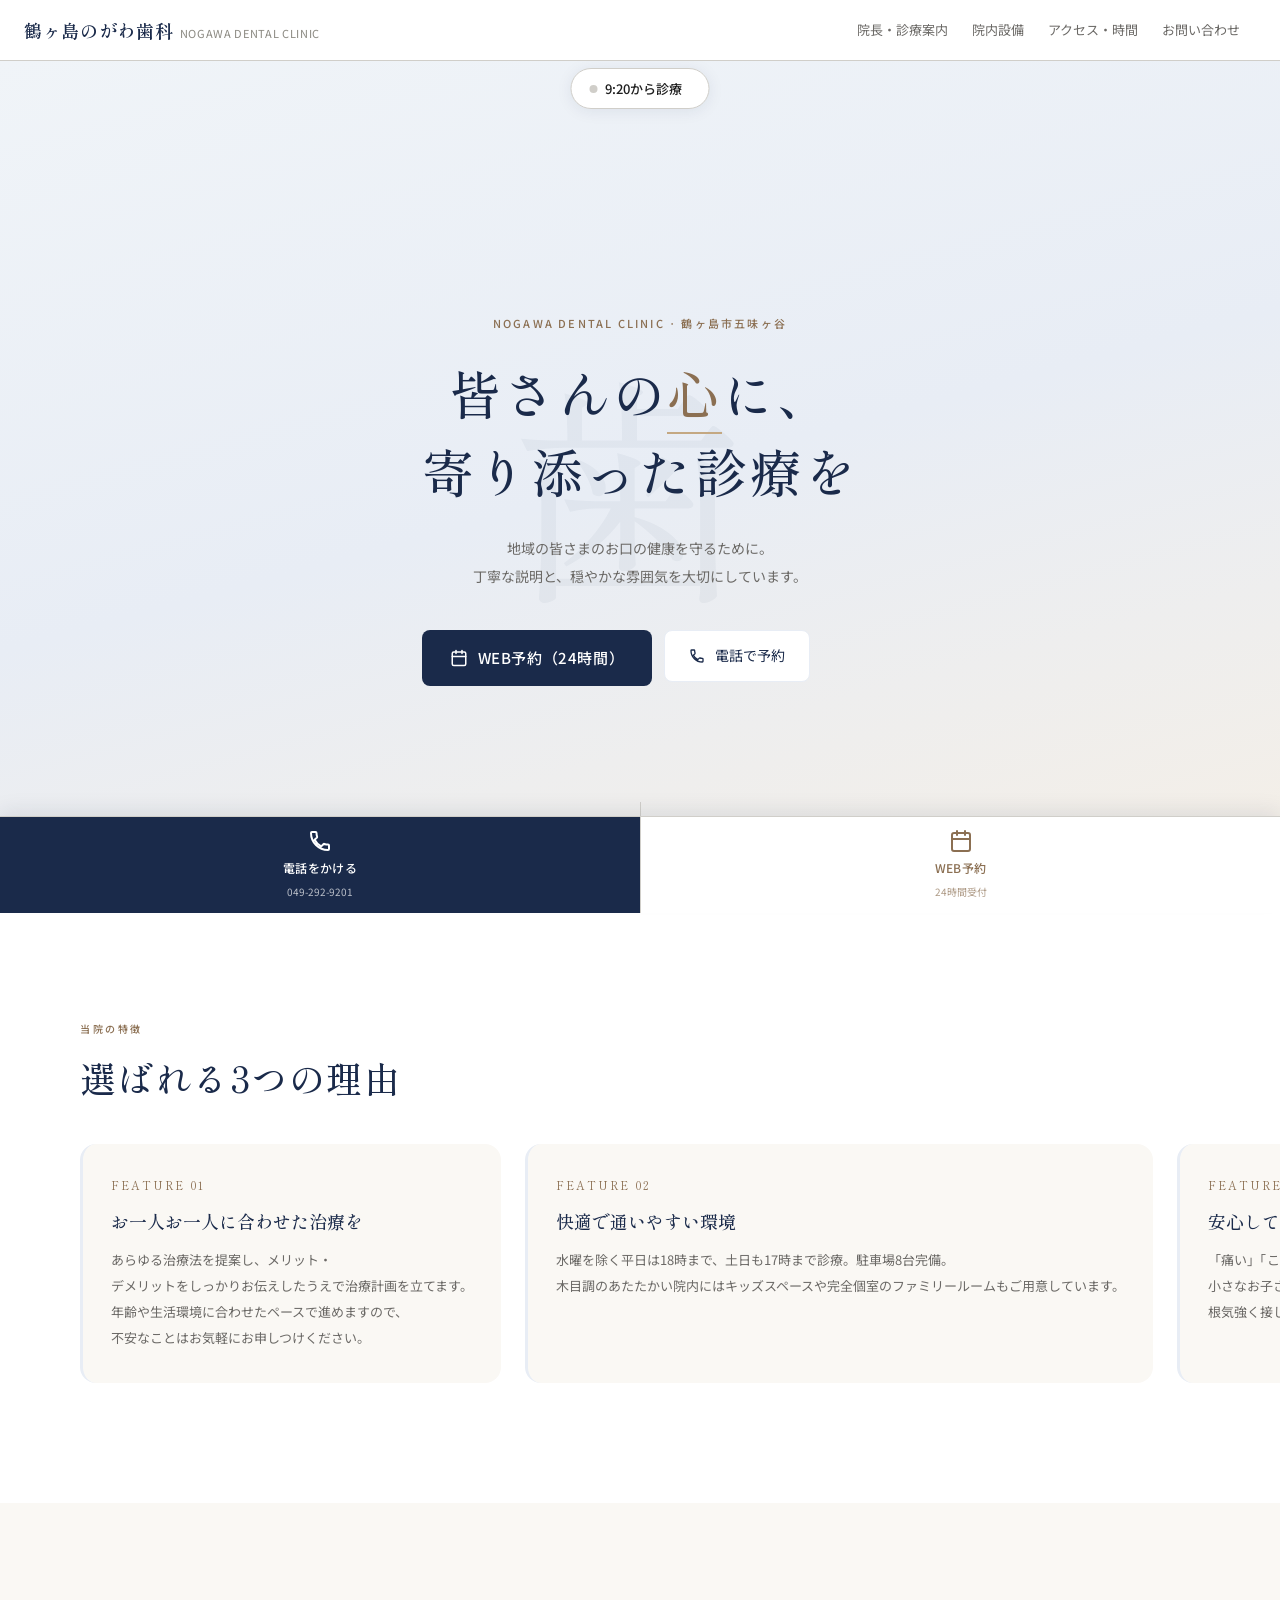
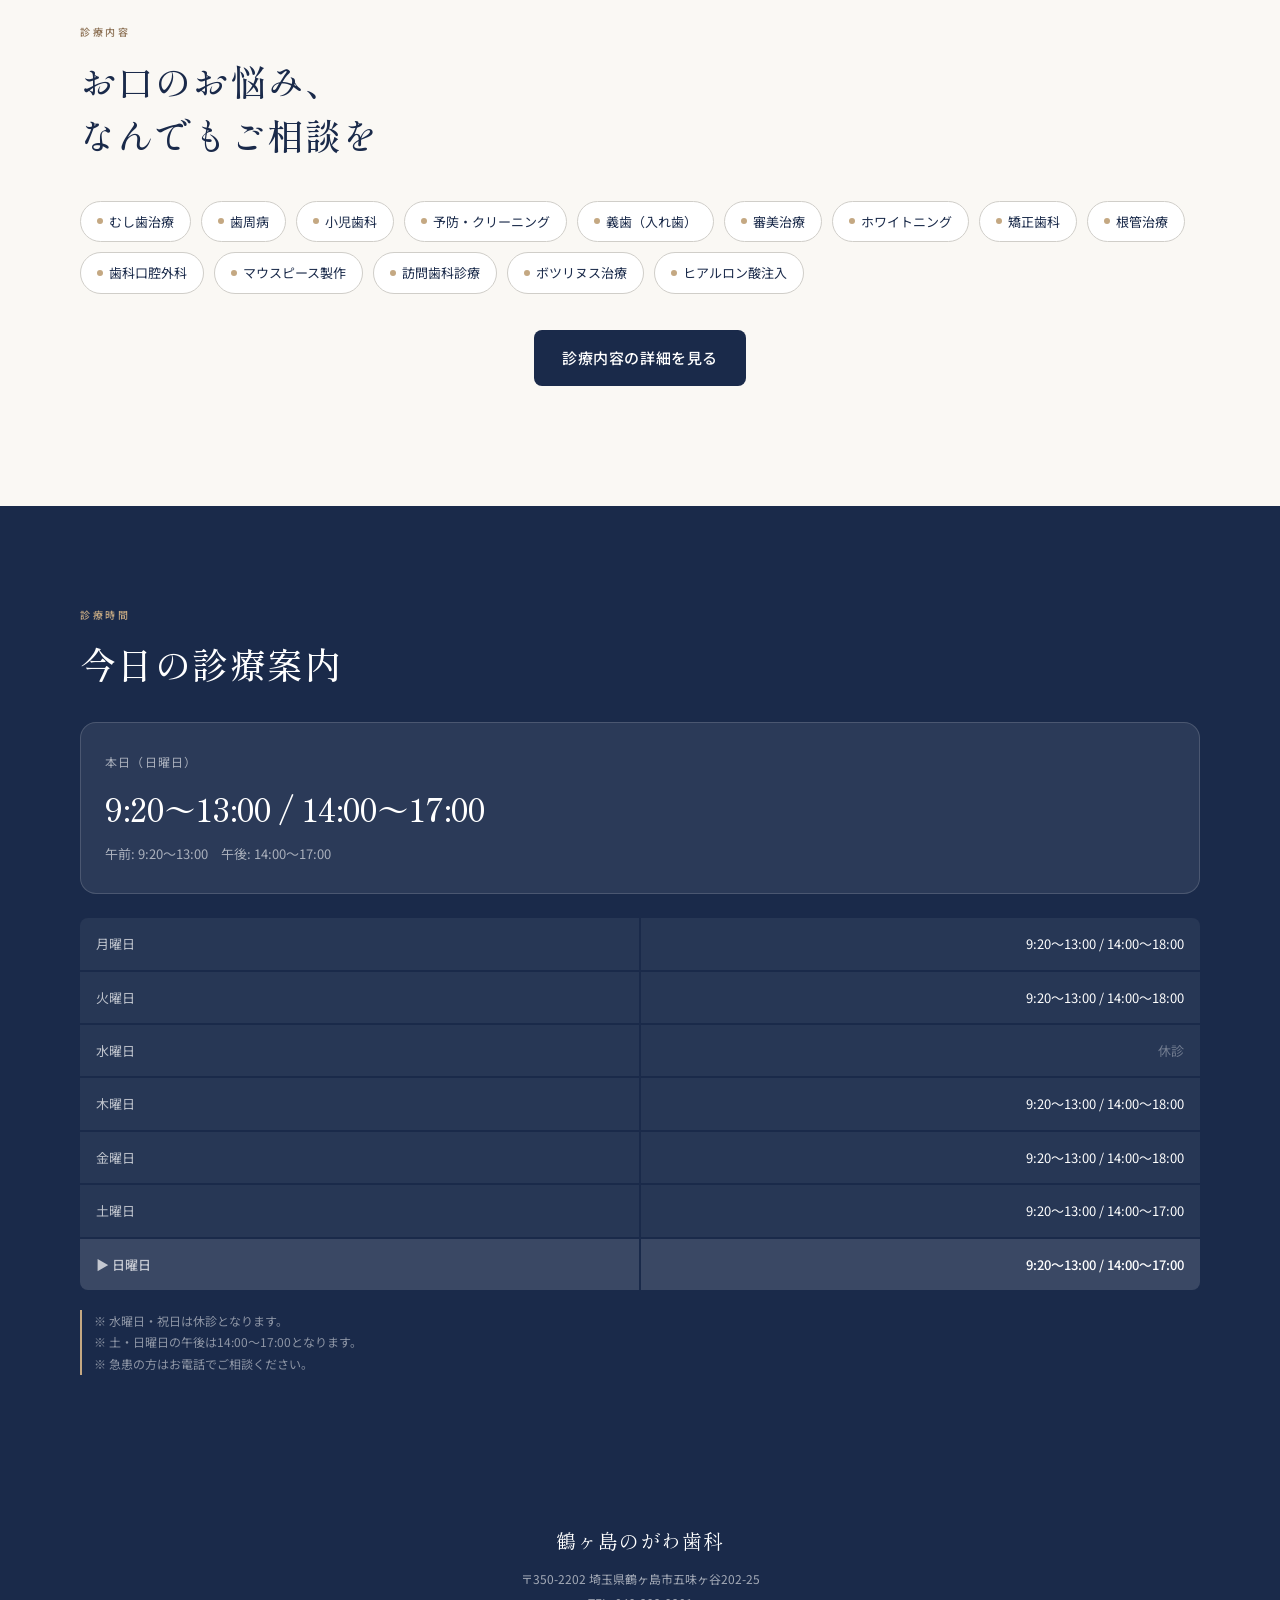
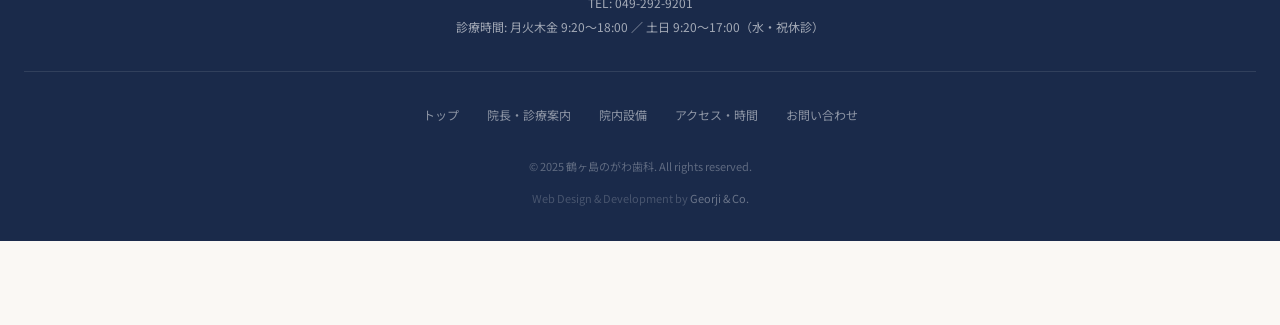
==== index.html @ 41b7ee16 "Add files via upload" ====
<!DOCTYPE html>
<html lang="ja">
<head>
<meta charset="UTF-8">
<meta name="viewport" content="width=device-width, initial-scale=1.0">
<title>鶴ヶ島のがわ歯科 | 鶴ヶ島市五味ヶ谷の歯医者・歯科</title>
<meta name="description" content="埼玉県鶴ヶ島市五味ヶ谷の歯科医院。むし歯・歯周病・小児歯科・予防・矯正・訪問歯科など幅広く対応。土日も診療、駐車場8台完備。WEB予約24時間受付。">
<meta name="keywords" content="歯科,歯医者,鶴ヶ島市,五味ヶ谷,のがわ歯科,小児歯科,予防歯科,矯正">
<link rel="canonical" href="https://nogawashika-demo.georji-and-co.github.io/">
<meta property="og:title" content="鶴ヶ島のがわ歯科 | 鶴ヶ島市五味ヶ谷の歯医者・歯科">
<meta property="og:description" content="鶴ヶ島市五味ヶ谷の歯科医院。土日も診療、駐車場8台完備。WEB予約24時間受付。">
<meta property="og:type" content="website">
<link rel="preconnect" href="https://fonts.googleapis.com">
<link rel="preconnect" href="https://fonts.gstatic.com" crossorigin>
<link href="https://fonts.googleapis.com/css2?family=Shippori+Mincho:wght@400;500;600&family=Noto+Sans+JP:wght@300;400;500&display=swap" rel="stylesheet">
<link rel="stylesheet" href="style.css">
<style>
/* ─── HERO ─── */
.hero {
  margin-top: var(--header-h);
  min-height: calc(100svh - var(--header-h));
  display: grid;
  place-items: center;
  position: relative;
  background: linear-gradient(165deg, #f0f4f8 0%, #e8edf5 50%, #f5efe6 100%);
  overflow: hidden;
  padding: 120px 24px 80px;
}
.hero-bg-text {
  position: absolute;
  top: 50%; left: 50%;
  transform: translate(-50%, -50%);
  font-family: var(--font-serif);
  font-size: clamp(80px, 30vw, 240px);
  color: rgba(26,42,74,0.04);
  white-space: nowrap;
  pointer-events: none;
  letter-spacing: 0.1em;
  line-height: 1;
}
.hero-inner { position: relative; max-width: 600px; text-align: center; }
.hero-eyebrow {
  font-size: 11px;
  letter-spacing: 0.2em;
  color: var(--wood);
  text-transform: uppercase;
  margin-bottom: 20px;
  font-weight: 500;
}
.hero-title {
  font-family: var(--font-serif);
  font-size: clamp(28px, 8vw, 52px);
  font-weight: 500;
  color: var(--navy);
  line-height: 1.5;
  margin-bottom: 24px;
  letter-spacing: 0.05em;
}
.hero-title em {
  font-style: normal;
  color: var(--wood);
  border-bottom: 2px solid var(--wood-light);
  padding-bottom: 2px;
}
.hero-lead {
  font-size: 14px;
  color: var(--text-muted);
  line-height: 2;
  margin-bottom: 40px;
}
.hero-actions {
  display: flex;
  flex-direction: column;
  gap: 12px;
  max-width: 320px;
  margin: 0 auto;
}
.hero-scroll {
  position: absolute;
  bottom: 32px; left: 50%;
  transform: translateX(-50%);
  display: flex;
  flex-direction: column;
  align-items: center;
  gap: 8px;
  color: var(--gray-500);
  font-size: 10px;
  letter-spacing: 0.15em;
  text-transform: uppercase;
}
.hero-scroll-line {
  width: 1px; height: 40px;
  background: var(--gray-300);
  animation: scroll-line 1.8s ease-in-out infinite;
}
@keyframes scroll-line {
  0% { transform: scaleY(0); transform-origin: top; }
  50% { transform: scaleY(1); transform-origin: top; }
  51% { transform-origin: bottom; }
  100% { transform: scaleY(0); transform-origin: bottom; }
}

/* ─── FEATURES ─── */
.features-section { background: var(--warm-white); }
.features-grid { display: grid; grid-template-columns: 1fr; gap: 24px; }
.feature-card {
  background: var(--cream);
  border-radius: var(--radius-lg);
  padding: 32px 28px;
  border-left: 3px solid var(--navy-pale);
}
.feature-number {
  font-family: var(--font-serif);
  font-size: 11px;
  letter-spacing: 0.2em;
  color: var(--wood);
  margin-bottom: 12px;
}
.feature-title {
  font-family: var(--font-serif);
  font-size: 18px;
  color: var(--navy);
  font-weight: 500;
  margin-bottom: 12px;
  line-height: 1.5;
}
.feature-text { font-size: 13px; color: var(--text-muted); line-height: 2; }

/* ─── SERVICES PREVIEW ─── */
.services-preview { background: var(--cream); }
.services-tags {
  display: flex;
  flex-wrap: wrap;
  gap: 10px;
  margin-bottom: 36px;
}
.service-tag {
  display: inline-flex;
  align-items: center;
  gap: 6px;
  background: var(--warm-white);
  border: 1px solid var(--gray-300);
  border-radius: 24px;
  padding: 8px 16px;
  font-size: 13px;
  color: var(--navy);
}
.service-tag-dot {
  width: 6px; height: 6px;
  border-radius: 50%;
  background: var(--wood-light);
  flex-shrink: 0;
}
.services-cta-wrap { text-align: center; }

/* ─── HOURS (top) ─── */
.hours-section {
  background: var(--navy);
  color: white;
  padding: 60px 24px;
}
.hours-section .section-label { color: var(--wood-light); }
.hours-section .section-title { color: white; margin-bottom: 32px; }
.today-card {
  background: rgba(255,255,255,0.08);
  border: 1px solid rgba(255,255,255,0.15);
  border-radius: var(--radius-lg);
  padding: 28px 24px;
  margin-bottom: 24px;
}
.today-label { font-size: 12px; color: rgba(255,255,255,0.6); margin-bottom: 8px; letter-spacing: 0.1em; }
.today-time { font-family: var(--font-serif); font-size: 32px; color: white; font-weight: 500; margin-bottom: 4px; }
.today-note { font-size: 13px; color: rgba(255,255,255,0.6); }
.hours-grid { display: grid; grid-template-columns: 1fr 1fr; gap: 2px; border-radius: var(--radius-md); overflow: hidden; }
.hours-row { display: contents; }
.hours-day, .hours-time { background: rgba(255,255,255,0.06); padding: 14px 16px; font-size: 13px; }
.hours-day { color: rgba(255,255,255,0.7); }
.hours-time { color: white; text-align: right; }
.hours-row.highlight .hours-day,
.hours-row.highlight .hours-time { background: rgba(255,255,255,0.14); font-weight: 500; }
.hours-row.closed .hours-time { color: rgba(255,255,255,0.35); }
.holiday-note {
  margin-top: 20px;
  font-size: 12px;
  color: rgba(255,255,255,0.5);
  border-left: 2px solid var(--wood-light);
  padding-left: 12px;
  line-height: 1.8;
}

@media (min-width: 768px) {
  .features-grid { grid-template-columns: 1fr 1fr 1fr; }
  .hero-actions { flex-direction: row; max-width: 480px; }
  .hours-section { padding: 80px 48px; }
}
@media (min-width: 1024px) {
  .hours-section { padding: 100px max(48px, calc(50vw - 560px)); }
}
</style>
</head>
<body>

<!-- HEADER -->
<header class="site-header">
  <div class="header-top">
    <a href="index.html" class="logo">
      <span class="logo-main">鶴ヶ島のがわ歯科</span>
      <span class="logo-sub">NOGAWA DENTAL CLINIC</span>
    </a>
    <nav class="header-nav">
      <a href="clinic.html">院長・診療案内</a>
      <a href="facility.html">院内設備</a>
      <a href="access.html">アクセス・時間</a>
      <a href="contact.html">お問い合わせ</a>
    </nav>
  </div>
  <nav class="bottom-nav">
    <a href="clinic.html">
      <svg viewBox="0 0 24 24"><path d="M20 21v-2a4 4 0 00-4-4H8a4 4 0 00-4 4v2"/><circle cx="12" cy="7" r="4"/></svg>
      院長
    </a>
    <a href="clinic.html#services">
      <svg viewBox="0 0 24 24"><path d="M22 12h-4l-3 9L9 3l-3 9H2"/></svg>
      診療
    </a>
    <a href="access.html">
      <svg viewBox="0 0 24 24"><circle cx="12" cy="12" r="10"/><polyline points="12 6 12 12 16 14"/></svg>
      時間
    </a>
    <a href="facility.html">
      <svg viewBox="0 0 24 24"><rect x="3" y="3" width="7" height="7"/><rect x="14" y="3" width="7" height="7"/><rect x="14" y="14" width="7" height="7"/><rect x="3" y="14" width="7" height="7"/></svg>
      設備
    </a>
    <a href="access.html">
      <svg viewBox="0 0 24 24"><path d="M21 10c0 7-9 13-9 13s-9-6-9-13a9 9 0 0118 0z"/><circle cx="12" cy="10" r="3"/></svg>
      アクセス
    </a>
    <a href="contact.html">
      <svg viewBox="0 0 24 24"><path d="M4 4h16c1.1 0 2 .9 2 2v12c0 1.1-.9 2-2 2H4c-1.1 0-2-.9-2-2V6c0-1.1.9-2 2-2z"/><polyline points="22,6 12,13 2,6"/></svg>
      お問合せ
    </a>
  </nav>
</header>

<!-- STATUS CHIP -->
<div class="status-chip">
  <div class="status-dot" id="statusDot"></div>
  <span class="status-text" id="statusText">診療中</span>
  <span class="status-time" id="statusTime"></span>
</div>

<!-- HERO -->
<section class="hero">
  <div class="hero-bg-text" aria-hidden="true">歯</div>
  <div class="hero-inner">
    <p class="hero-eyebrow">Nogawa Dental Clinic · 鶴ヶ島市五味ヶ谷</p>
    <h1 class="hero-title">皆さんの<em>心</em>に、<br>寄り添った診療を</h1>
    <p class="hero-lead">
      地域の皆さまのお口の健康を守るために。<br>
      丁寧な説明と、穏やかな雰囲気を大切にしています。
    </p>
    <div class="hero-actions">
      <a href="https://www.v-apo.net/nogawashika/login" target="_blank" rel="noopener" class="btn-primary">
        <svg width="18" height="18" viewBox="0 0 24 24" fill="none" stroke="currentColor" stroke-width="2" stroke-linecap="round" stroke-linejoin="round"><rect x="3" y="4" width="18" height="18" rx="2" ry="2"/><line x1="16" y1="2" x2="16" y2="6"/><line x1="8" y1="2" x2="8" y2="6"/><line x1="3" y1="10" x2="21" y2="10"/></svg>
        WEB予約（24時間）
      </a>
      <a href="tel:049-292-9201" class="btn-secondary">
        <svg width="16" height="16" viewBox="0 0 24 24" fill="none" stroke="currentColor" stroke-width="2" stroke-linecap="round" stroke-linejoin="round"><path d="M6.6 10.8c1.4 2.8 3.8 5.1 6.6 6.6l2.2-2.2c.3-.3.7-.4 1-.2 1.1.4 2.3.6 3.6.6.6 0 1 .4 1 1V20c0 .6-.4 1-1 1C10.6 21 3 13.4 3 4c0-.6.4-1 1-1h3.5c.6 0 1 .4 1 1 0 1.3.2 2.5.6 3.6.1.3 0 .7-.2 1L6.6 10.8z"/></svg>
        電話で予約
      </a>
    </div>
  </div>
  <div class="hero-scroll" aria-hidden="true">
    <div class="hero-scroll-line"></div>
    <span>scroll</span>
  </div>
</section>

<!-- FEATURES -->
<section class="features-section section fade-in">
  <div class="section-label">当院の特徴</div>
  <h2 class="section-title">選ばれる3つの理由</h2>
  <div class="features-grid">
    <div class="feature-card">
      <div class="feature-number">FEATURE 01</div>
      <div class="feature-title">お一人お一人に合わせた治療を</div>
      <p class="feature-text">あらゆる治療法を提案し、メリット・デメリットをしっかりお伝えしたうえで治療計画を立てます。年齢や生活環境に合わせたペースで進めますので、不安なことはお気軽にお申しつけください。</p>
    </div>
    <div class="feature-card">
      <div class="feature-number">FEATURE 02</div>
      <div class="feature-title">快適で通いやすい環境</div>
      <p class="feature-text">水曜を除く平日は18時まで、土日も17時まで診療。駐車場8台完備。木目調のあたたかい院内にはキッズスペースや完全個室のファミリールームもご用意しています。</p>
    </div>
    <div class="feature-card">
      <div class="feature-number">FEATURE 03</div>
      <div class="feature-title">安心して治療を受けていただくために</div>
      <p class="feature-text">「痛い」「こわい」とお感じの方も多いかと思います。小さなお子さんにも十分なコミュニケーションをとりながら、根気強く接してまいります。</p>
    </div>
  </div>
</section>

<!-- SERVICES PREVIEW -->
<section class="services-preview section fade-in">
  <div class="section-label">診療内容</div>
  <h2 class="section-title">お口のお悩み、<br>なんでもご相談を</h2>
  <div class="services-tags">
    <span class="service-tag"><span class="service-tag-dot"></span>むし歯治療</span>
    <span class="service-tag"><span class="service-tag-dot"></span>歯周病</span>
    <span class="service-tag"><span class="service-tag-dot"></span>小児歯科</span>
    <span class="service-tag"><span class="service-tag-dot"></span>予防・クリーニング</span>
    <span class="service-tag"><span class="service-tag-dot"></span>義歯（入れ歯）</span>
    <span class="service-tag"><span class="service-tag-dot"></span>審美治療</span>
    <span class="service-tag"><span class="service-tag-dot"></span>ホワイトニング</span>
    <span class="service-tag"><span class="service-tag-dot"></span>矯正歯科</span>
    <span class="service-tag"><span class="service-tag-dot"></span>根管治療</span>
    <span class="service-tag"><span class="service-tag-dot"></span>歯科口腔外科</span>
    <span class="service-tag"><span class="service-tag-dot"></span>マウスピース製作</span>
    <span class="service-tag"><span class="service-tag-dot"></span>訪問歯科診療</span>
    <span class="service-tag"><span class="service-tag-dot"></span>ボツリヌス治療</span>
    <span class="service-tag"><span class="service-tag-dot"></span>ヒアルロン酸注入</span>
  </div>
  <div class="services-cta-wrap">
    <a href="clinic.html#services" class="btn-primary">診療内容の詳細を見る</a>
  </div>
</section>

<!-- HOURS -->
<section class="hours-section fade-in">
  <div class="section-label">診療時間</div>
  <h2 class="section-title">今日の診療案内</h2>
  <div class="today-card">
    <div class="today-label">本日（<span id="todayLabel"></span>）</div>
    <div class="today-time" id="todayHours">——</div>
    <div class="today-note" id="todayStatus"></div>
  </div>
  <div class="hours-grid" id="hoursGrid"></div>
  <p class="holiday-note">
    ※ 水曜日・祝日は休診となります。<br>
    ※ 土・日曜日の午後は14:00〜17:00となります。<br>
    ※ 急患の方はお電話でご相談ください。
  </p>
</section>

<!-- FOOTER -->
<footer class="site-footer">
  <div class="footer-logo">鶴ヶ島のがわ歯科</div>
  <div class="footer-address">
    〒350-2202 埼玉県鶴ヶ島市五味ヶ谷202-25<br>
    TEL: 049-292-9201<br>
    診療時間: 月火木金 9:20〜18:00 ／ 土日 9:20〜17:00（水・祝休診）
  </div>
  <nav class="footer-nav">
    <a href="index.html">トップ</a>
    <a href="clinic.html">院長・診療案内</a>
    <a href="facility.html">院内設備</a>
    <a href="access.html">アクセス・時間</a>
    <a href="contact.html">お問い合わせ</a>
  </nav>
  <div class="footer-copy">© 2025 鶴ヶ島のがわ歯科. All rights reserved.</div>
  <div class="footer-credit">Web Design &amp; Development by <a href="https://georji-and-co.github.io/" target="_blank">Georji &amp; Co.</a></div>
</footer>

<!-- STICKY CTA BAR -->
<div class="sticky-bar">
  <a href="tel:049-292-9201" class="sticky-btn sticky-btn-call">
    <div class="sticky-btn-icon">
      <svg viewBox="0 0 24 24" fill="none" stroke="currentColor" stroke-width="2" stroke-linecap="round" stroke-linejoin="round">
        <path d="M6.6 10.8c1.4 2.8 3.8 5.1 6.6 6.6l2.2-2.2c.3-.3.7-.4 1-.2 1.1.4 2.3.6 3.6.6.6 0 1 .4 1 1V20c0 .6-.4 1-1 1C10.6 21 3 13.4 3 4c0-.6.4-1 1-1h3.5c.6 0 1 .4 1 1 0 1.3.2 2.5.6 3.6.1.3 0 .7-.2 1L6.6 10.8z"/>
      </svg>
    </div>
    <span class="sticky-btn-label">電話をかける</span>
    <span class="sticky-btn-sub">049-292-9201</span>
  </a>
  <a href="https://www.v-apo.net/nogawashika/login" target="_blank" rel="noopener" class="sticky-btn sticky-btn-web">
    <div class="sticky-btn-icon">
      <svg viewBox="0 0 24 24" fill="none" stroke="currentColor" stroke-width="2" stroke-linecap="round" stroke-linejoin="round"><rect x="3" y="4" width="18" height="18" rx="2" ry="2"/><line x1="16" y1="2" x2="16" y2="6"/><line x1="8" y1="2" x2="8" y2="6"/><line x1="3" y1="10" x2="21" y2="10"/></svg>
    </div>
    <span class="sticky-btn-label">WEB予約</span>
    <span class="sticky-btn-sub">24時間受付</span>
  </a>
</div>

<script src="common.js"></script>
<script>
initStatus();
renderTodayHours('todayLabel','todayHours','todayStatus');
renderHoursGrid('hoursGrid');
initFadeIn();
</script>
</body>
</html>
---- style.css ----
/* ═══════════════════════════════════════
   鶴ヶ島のがわ歯科 — 共通スタイル
   Georji & Co.
═══════════════════════════════════════ */

*, *::before, *::after {
  box-sizing: border-box;
  margin: 0;
  padding: 0;
  word-break: keep-all;
  overflow-wrap: break-word;
}

:root {
  --navy: #1a2a4a;
  --navy-light: #2d4070;
  --navy-pale: #e8edf5;
  --cream: #faf8f4;
  --warm-white: #ffffff;
  --wood: #8b6f52;
  --wood-light: #c4a882;
  --wood-pale: #f5efe6;
  --gray-100: #f4f4f2;
  --gray-300: #d0cec9;
  --gray-500: #8a8880;
  --gray-700: #4a4845;
  --text-main: #1e1e1e;
  --text-muted: #6b6966;
  --font-serif: 'Shippori Mincho', serif;
  --font-sans: 'Noto Sans JP', sans-serif;
  --radius-sm: 4px;
  --radius-md: 8px;
  --radius-lg: 16px;
  --shadow-soft: 0 2px 16px rgba(26,42,74,0.08);
  --shadow-card: 0 4px 32px rgba(26,42,74,0.12);
  --sticky-bar-h: 84px;
  --header-h: 104px;
}

html { scroll-behavior: smooth; }

body {
  font-family: var(--font-sans);
  background: var(--cream);
  color: var(--text-main);
  font-size: 15px;
  line-height: 1.8;
  padding-bottom: var(--sticky-bar-h);
}

img { display: block; width: 100%; }
a { text-decoration: none; color: inherit; }
ul { list-style: none; }

/* ─── HEADER ─── */
.site-header {
  position: fixed;
  top: 0; left: 0; right: 0;
  z-index: 100;
  background: rgba(255,255,255,0.95);
  backdrop-filter: blur(12px);
  border-bottom: 1px solid var(--gray-300);
}
.header-top {
  height: 60px;
  display: flex;
  align-items: center;
  justify-content: space-between;
  padding: 0 20px;
}
.logo {
  display: flex;
  align-items: baseline;
  gap: 6px;
}
.logo-main {
  font-family: var(--font-serif);
  font-size: 18px;
  font-weight: 600;
  color: var(--navy);
  letter-spacing: 0.04em;
}
.logo-sub {
  font-size: 11px;
  color: var(--gray-500);
  letter-spacing: 0.06em;
}

/* ─── DESKTOP INLINE NAV ─── */
.header-nav { display: none; }

/* ─── MOBILE BOTTOM NAV ─── */
.bottom-nav {
  display: grid;
  grid-template-columns: repeat(6, 1fr);
  border-top: 1px solid var(--gray-300);
  background: white;
}
.bottom-nav a {
  display: flex;
  flex-direction: column;
  align-items: center;
  justify-content: center;
  gap: 3px;
  padding: 8px 2px;
  font-size: 9px;
  color: var(--text-muted);
  letter-spacing: 0.02em;
  border-right: 1px solid var(--gray-100);
  min-height: 44px;
  transition: color 0.15s, background 0.15s;
}
.bottom-nav a:last-child { border-right: none; }
.bottom-nav a:active,
.bottom-nav a.active { color: var(--navy); background: var(--navy-pale); }
.bottom-nav svg {
  width: 16px; height: 16px;
  stroke: currentColor;
  fill: none;
  stroke-width: 1.8;
  stroke-linecap: round;
  stroke-linejoin: round;
}

/* ─── STATUS CHIP ─── */
.status-chip {
  position: fixed;
  top: calc(var(--header-h) + 8px);
  left: 50%;
  transform: translateX(-50%);
  z-index: 80;
  display: flex;
  align-items: center;
  gap: 8px;
  background: white;
  border: 1px solid var(--gray-300);
  border-radius: 24px;
  padding: 8px 18px;
  box-shadow: var(--shadow-soft);
  font-size: 13px;
  white-space: nowrap;
}
.status-dot {
  width: 8px; height: 8px;
  border-radius: 50%;
  background: #4caf50;
  flex-shrink: 0;
  animation: pulse-dot 2s ease-in-out infinite;
}
.status-dot.closed { background: var(--gray-300); animation: none; }
@keyframes pulse-dot {
  0%, 100% { opacity: 1; }
  50% { opacity: 0.4; }
}
.status-text { color: var(--text-main); font-weight: 500; }
.status-time { color: var(--text-muted); }

/* ─── PAGE HERO (inner pages) ─── */
.page-hero {
  margin-top: var(--header-h);
  background: linear-gradient(165deg, #f0f4f8 0%, #e8edf5 60%, #f5efe6 100%);
  padding: 60px 24px 48px;
  text-align: center;
}
.page-hero-eyebrow {
  font-size: 11px;
  letter-spacing: 0.2em;
  color: var(--wood);
  text-transform: uppercase;
  margin-bottom: 12px;
  font-weight: 500;
}
.page-hero-title {
  font-family: var(--font-serif);
  font-size: clamp(24px, 6vw, 40px);
  font-weight: 500;
  color: var(--navy);
  letter-spacing: 0.05em;
  line-height: 1.4;
}

/* ─── BREADCRUMB ─── */
.breadcrumb {
  display: flex;
  align-items: center;
  gap: 8px;
  padding: 12px 24px;
  font-size: 12px;
  color: var(--text-muted);
  background: var(--warm-white);
  border-bottom: 1px solid var(--gray-100);
}
.breadcrumb a { color: var(--text-muted); }
.breadcrumb a:hover { color: var(--navy); }
.breadcrumb-sep { color: var(--gray-300); }
.breadcrumb-current { color: var(--navy); }

/* ─── SECTION BASE ─── */
.section { padding: 80px 24px; }
.section-label {
  font-size: 10px;
  letter-spacing: 0.25em;
  text-transform: uppercase;
  color: var(--wood);
  margin-bottom: 12px;
  font-weight: 500;
}
.section-title {
  font-family: var(--font-serif);
  font-size: clamp(22px, 5vw, 36px);
  font-weight: 500;
  color: var(--navy);
  line-height: 1.5;
  letter-spacing: 0.04em;
  margin-bottom: 40px;
}

/* ─── BUTTONS ─── */
.btn-primary {
  display: inline-flex;
  align-items: center;
  justify-content: center;
  gap: 10px;
  background: var(--navy);
  color: white;
  height: 56px;
  padding: 0 28px;
  border-radius: var(--radius-md);
  font-size: 15px;
  font-weight: 500;
  letter-spacing: 0.04em;
  transition: background 0.2s, transform 0.1s;
}
.btn-primary:active { transform: scale(0.98); }
.btn-secondary {
  display: inline-flex;
  align-items: center;
  justify-content: center;
  gap: 10px;
  background: white;
  color: var(--navy);
  border: 1px solid var(--navy-pale);
  height: 52px;
  padding: 0 24px;
  border-radius: var(--radius-md);
  font-size: 14px;
  font-weight: 400;
}

/* ─── FOOTER ─── */
.site-footer {
  background: var(--navy);
  color: rgba(255,255,255,0.6);
  padding: 48px 24px 32px;
  text-align: center;
}
.footer-logo {
  font-family: var(--font-serif);
  font-size: 20px;
  color: white;
  margin-bottom: 8px;
  letter-spacing: 0.05em;
}
.footer-address { font-size: 12px; line-height: 2; margin-bottom: 32px; }
.footer-nav {
  display: flex;
  flex-wrap: wrap;
  justify-content: center;
  border-top: 1px solid rgba(255,255,255,0.1);
  padding-top: 24px;
  margin-bottom: 24px;
}
.footer-nav a {
  color: rgba(255,255,255,0.5);
  font-size: 12px;
  padding: 8px 14px;
  transition: color 0.2s;
}
.footer-nav a:hover { color: white; }
.footer-copy { font-size: 11px; color: rgba(255,255,255,0.3); }
.footer-credit { margin-top: 12px; font-size: 11px; color: rgba(255,255,255,0.2); }
.footer-credit a { color: rgba(255,255,255,0.35); }

/* ─── STICKY CTA BAR ─── */
.sticky-bar {
  position: fixed;
  bottom: 0; left: 0; right: 0;
  height: var(--sticky-bar-h);
  background: white;
  border-top: 1px solid var(--gray-300);
  display: grid;
  grid-template-columns: 1fr 1fr;
  z-index: 200;
  box-shadow: 0 -4px 20px rgba(26,42,74,0.1);
}
.sticky-btn {
  display: flex;
  flex-direction: column;
  align-items: center;
  justify-content: center;
  gap: 4px;
  height: 100%;
  padding: 12px 4px;
  border: none;
  cursor: pointer;
  font-family: var(--font-sans);
  transition: background 0.15s;
  -webkit-tap-highlight-color: transparent;
}
.sticky-btn:active { opacity: 0.8; }
.sticky-btn-call { background: var(--navy); color: white; }
.sticky-btn-web {
  background: var(--warm-white);
  color: var(--wood);
  border-left: 1px solid var(--gray-300);
}
.sticky-btn-icon {
  width: 24px; height: 24px;
  flex-shrink: 0;
  display: flex;
  align-items: center;
  justify-content: center;
}
.sticky-btn-icon svg { width: 24px; height: 24px; display: block; overflow: visible; }
.sticky-btn-label { font-size: 12px; font-weight: 500; letter-spacing: 0.03em; }
.sticky-btn-sub { font-size: 10px; opacity: 0.7; }

/* ─── ANIMATIONS ─── */
.fade-in {
  opacity: 0;
  transform: translateY(20px);
  transition: opacity 0.7s ease, transform 0.7s ease;
}
.fade-in.visible { opacity: 1; transform: none; }

/* ─── DESKTOP ─── */
@media (min-width: 768px) {
  :root { --header-h: 60px; }
  body { font-size: 16px; }
  .bottom-nav { display: none; }
  .header-nav {
    display: flex;
    align-items: center;
    padding: 0 4px;
  }
  .header-nav a {
    font-size: 13px;
    color: var(--text-muted);
    padding: 6px 12px;
    border-radius: var(--radius-sm);
    white-space: nowrap;
    transition: color 0.15s, background 0.15s;
  }
  .header-nav a:hover,
  .header-nav a.active { color: var(--navy); background: var(--navy-pale); }
  .header-top { padding: 0 24px; }
  .section { padding: 100px 48px; }
  .page-hero { padding: 80px 48px 64px; }
  .breadcrumb { padding: 12px 48px; }
}

@media (min-width: 1024px) {
  .section { padding: 120px max(48px, calc(50vw - 560px)); }
  .page-hero { padding: 100px max(48px, calc(50vw - 560px)) 80px; text-align: left; }
  .breadcrumb { padding: 12px max(48px, calc(50vw - 560px)); }
}
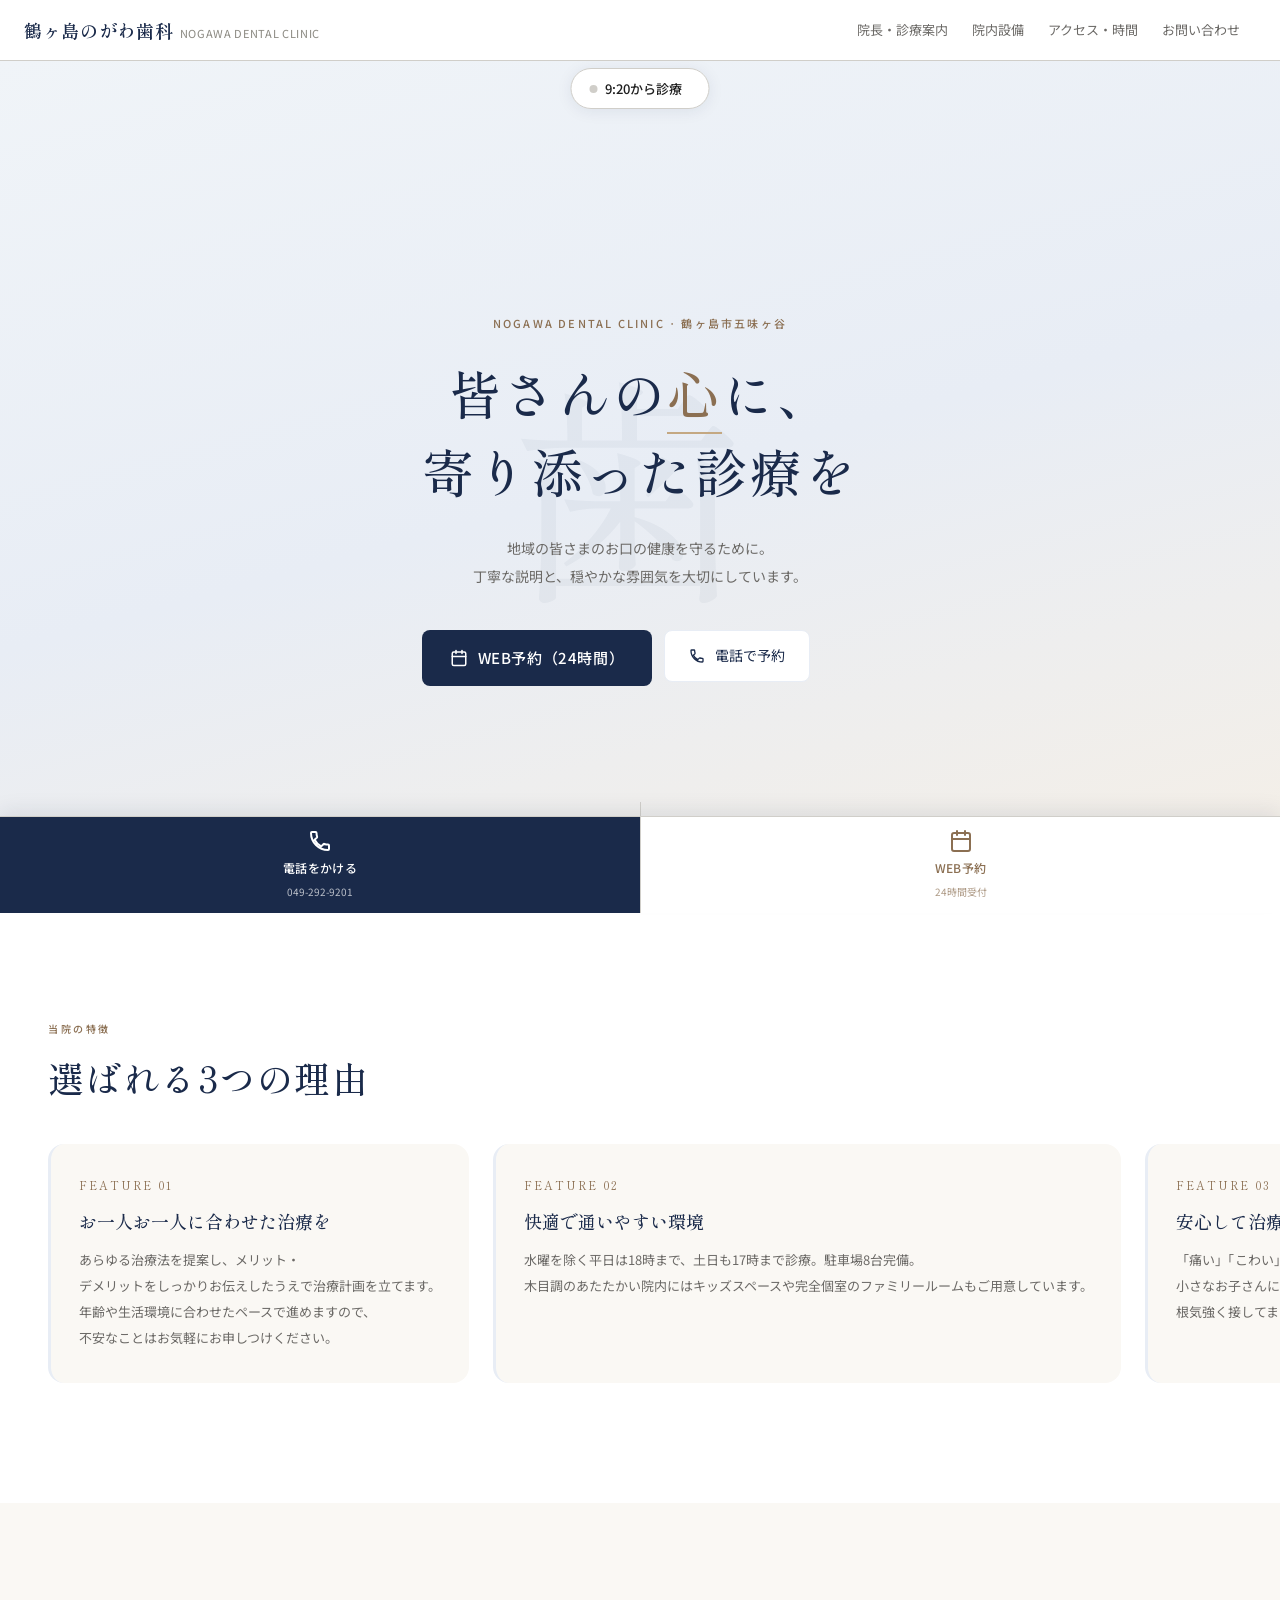
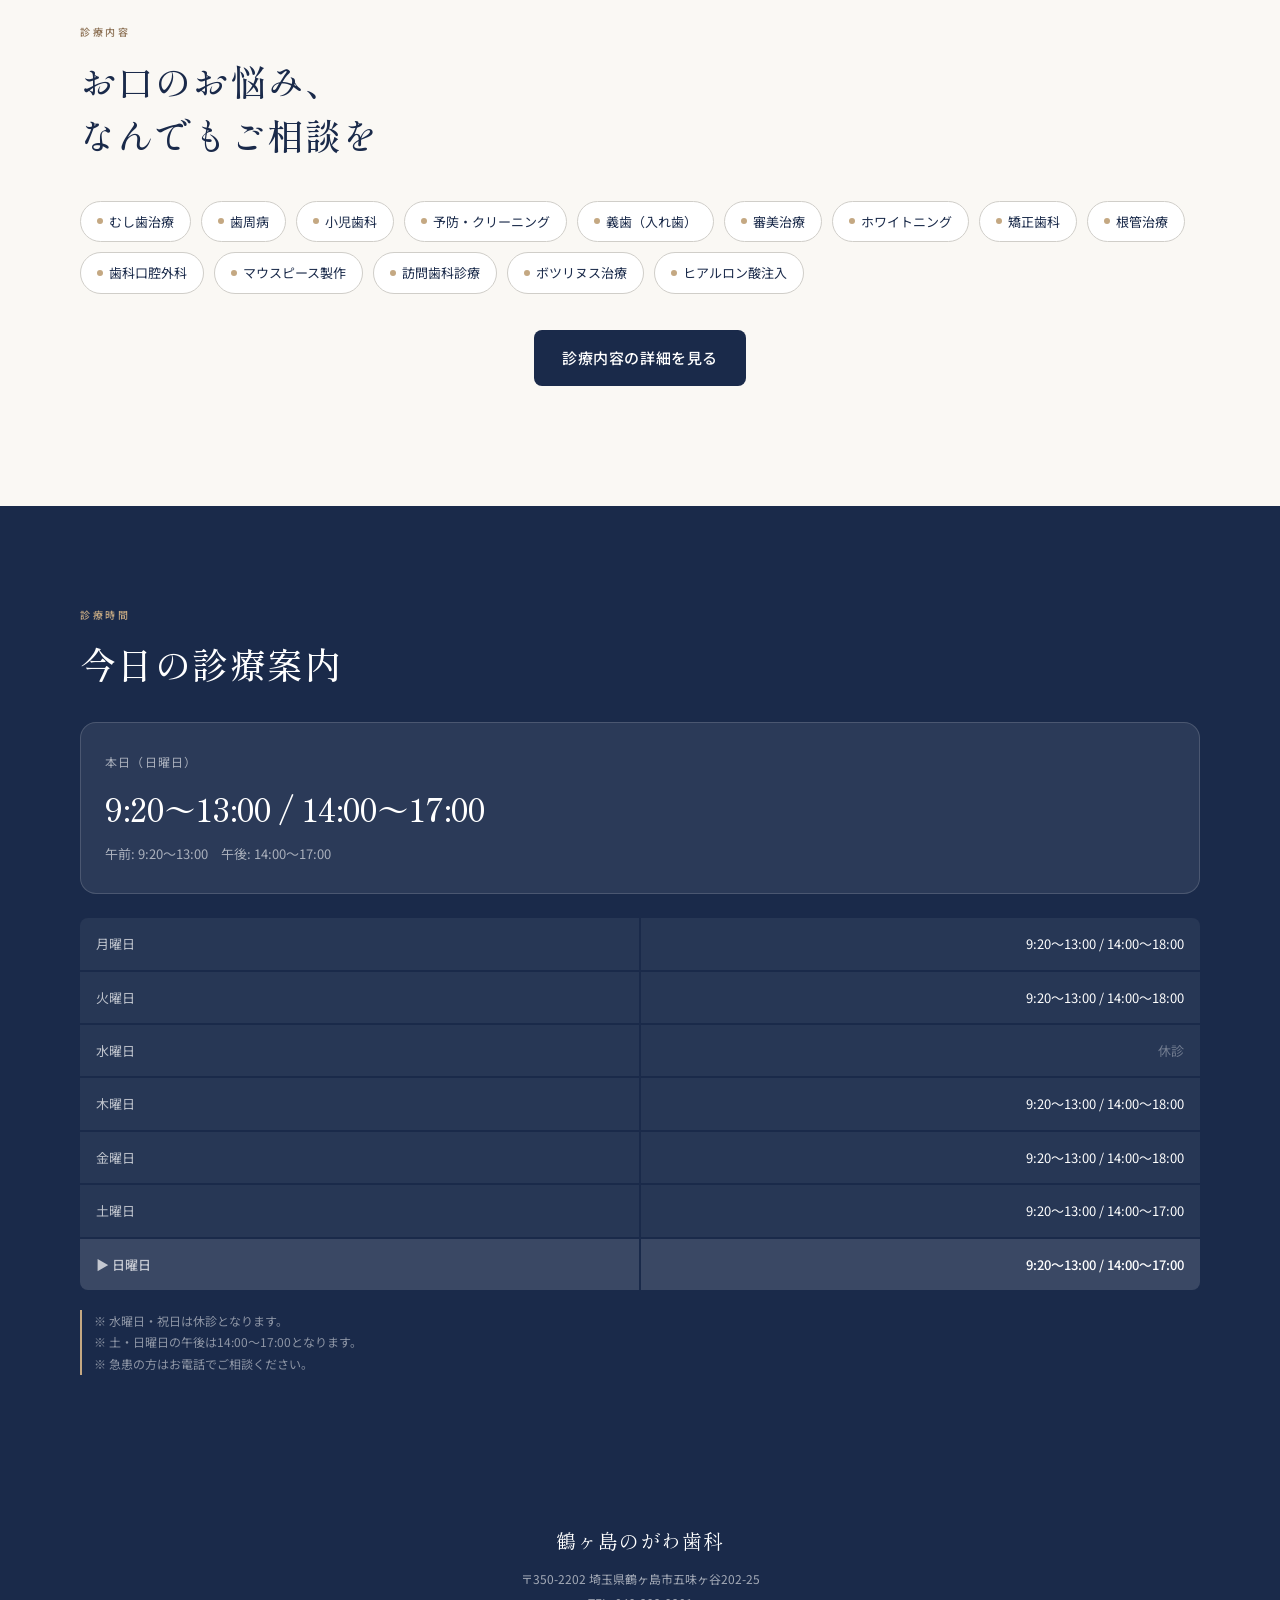
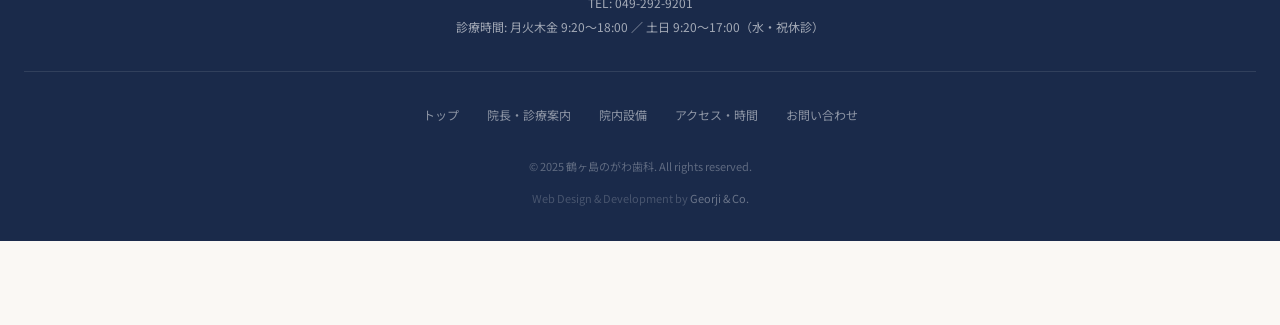
==== commit 2d96b380: "Add files via upload" ====
--- a/index.html
+++ b/index.html
@@ -101,7 +101,10 @@
 }
 
 /* ─── FEATURES ─── */
-.features-section { background: var(--warm-white); }
+.features-section {
+  background: var(--warm-white);
+  padding: 80px 24px;
+}
 .features-grid { display: grid; grid-template-columns: 1fr; gap: 24px; }
 .feature-card {
   background: var(--cream);
@@ -189,11 +192,13 @@
 }
 
 @media (min-width: 768px) {
+  .features-section { padding: 100px 48px; }
   .features-grid { grid-template-columns: 1fr 1fr 1fr; }
   .hero-actions { flex-direction: row; max-width: 480px; }
   .hours-section { padding: 80px 48px; }
 }
 @media (min-width: 1024px) {
+  .features-section { padding: 120px 48px; }
   .hours-section { padding: 100px max(48px, calc(50vw - 560px)); }
 }
 </style>
@@ -277,7 +282,7 @@
 </section>
 
 <!-- FEATURES -->
-<section class="features-section section fade-in">
+<section class="features-section fade-in">
   <div class="section-label">当院の特徴</div>
   <h2 class="section-title">選ばれる3つの理由</h2>
   <div class="features-grid">
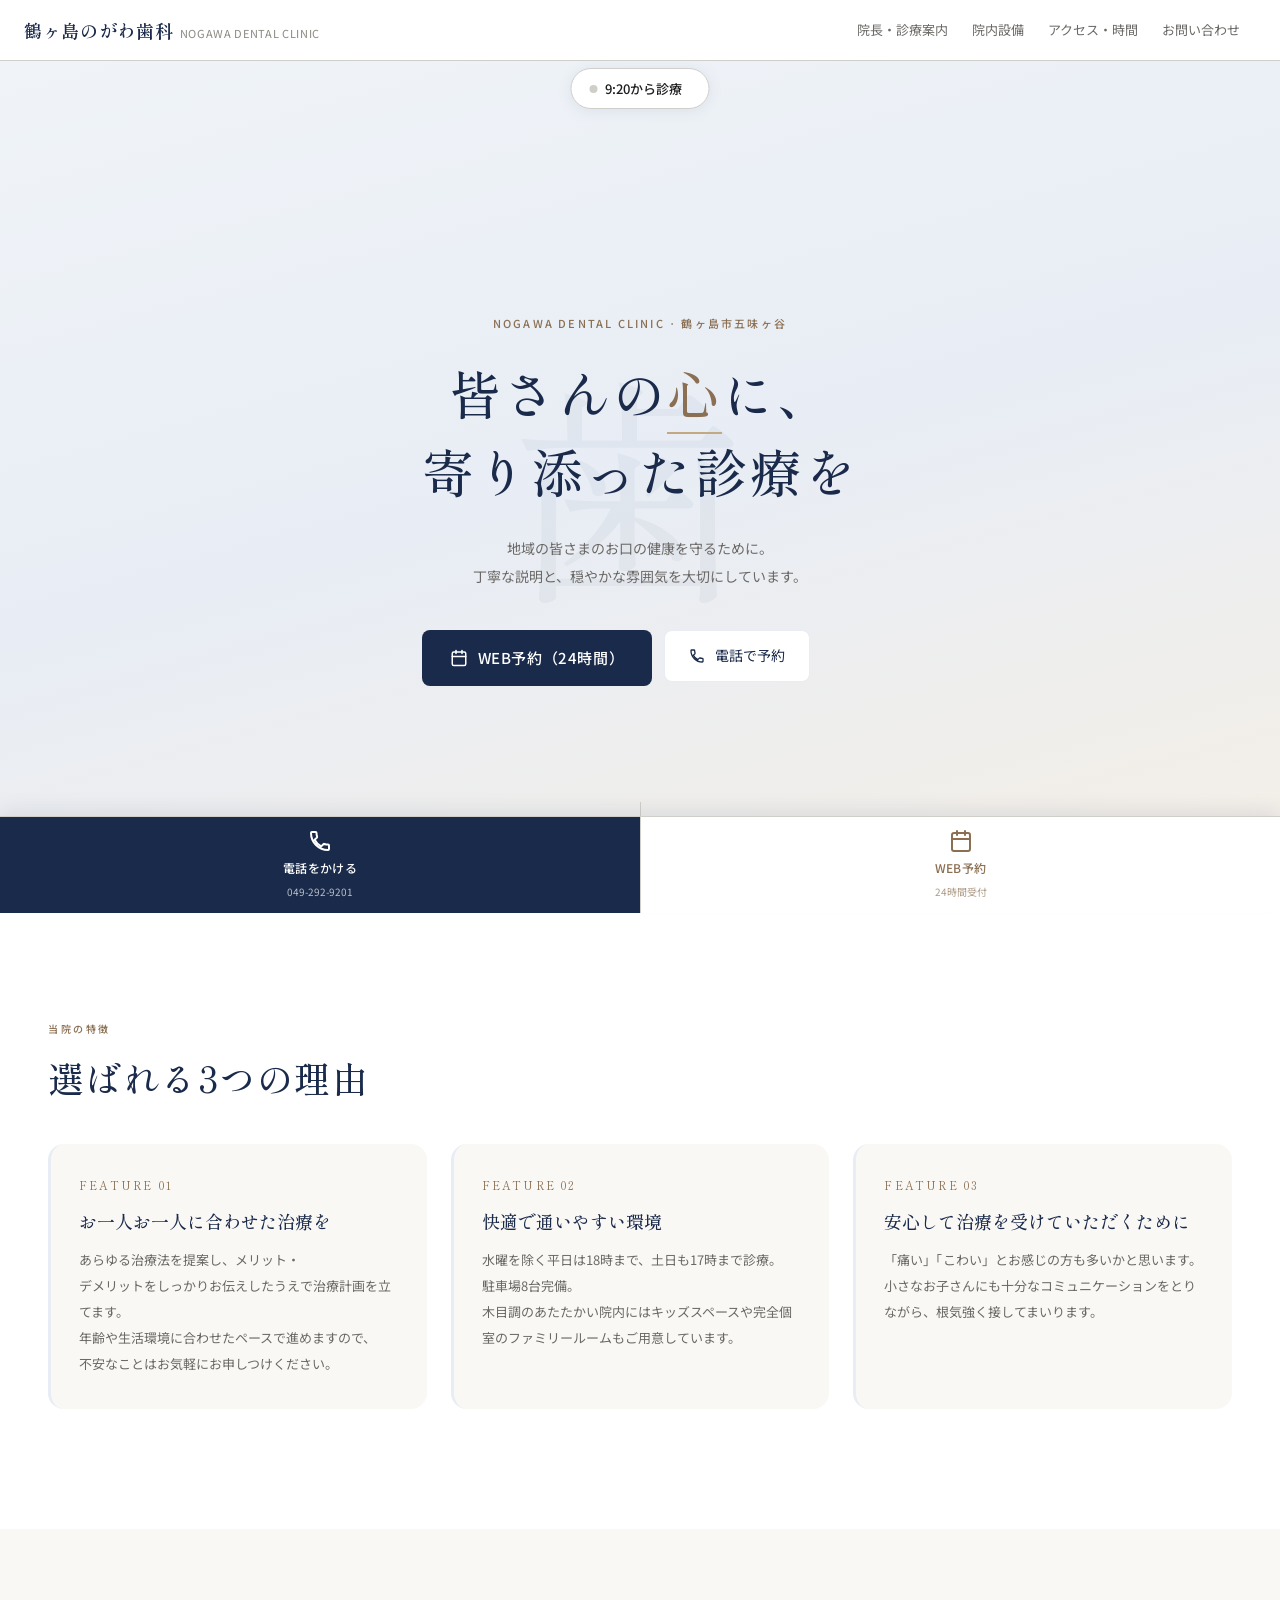
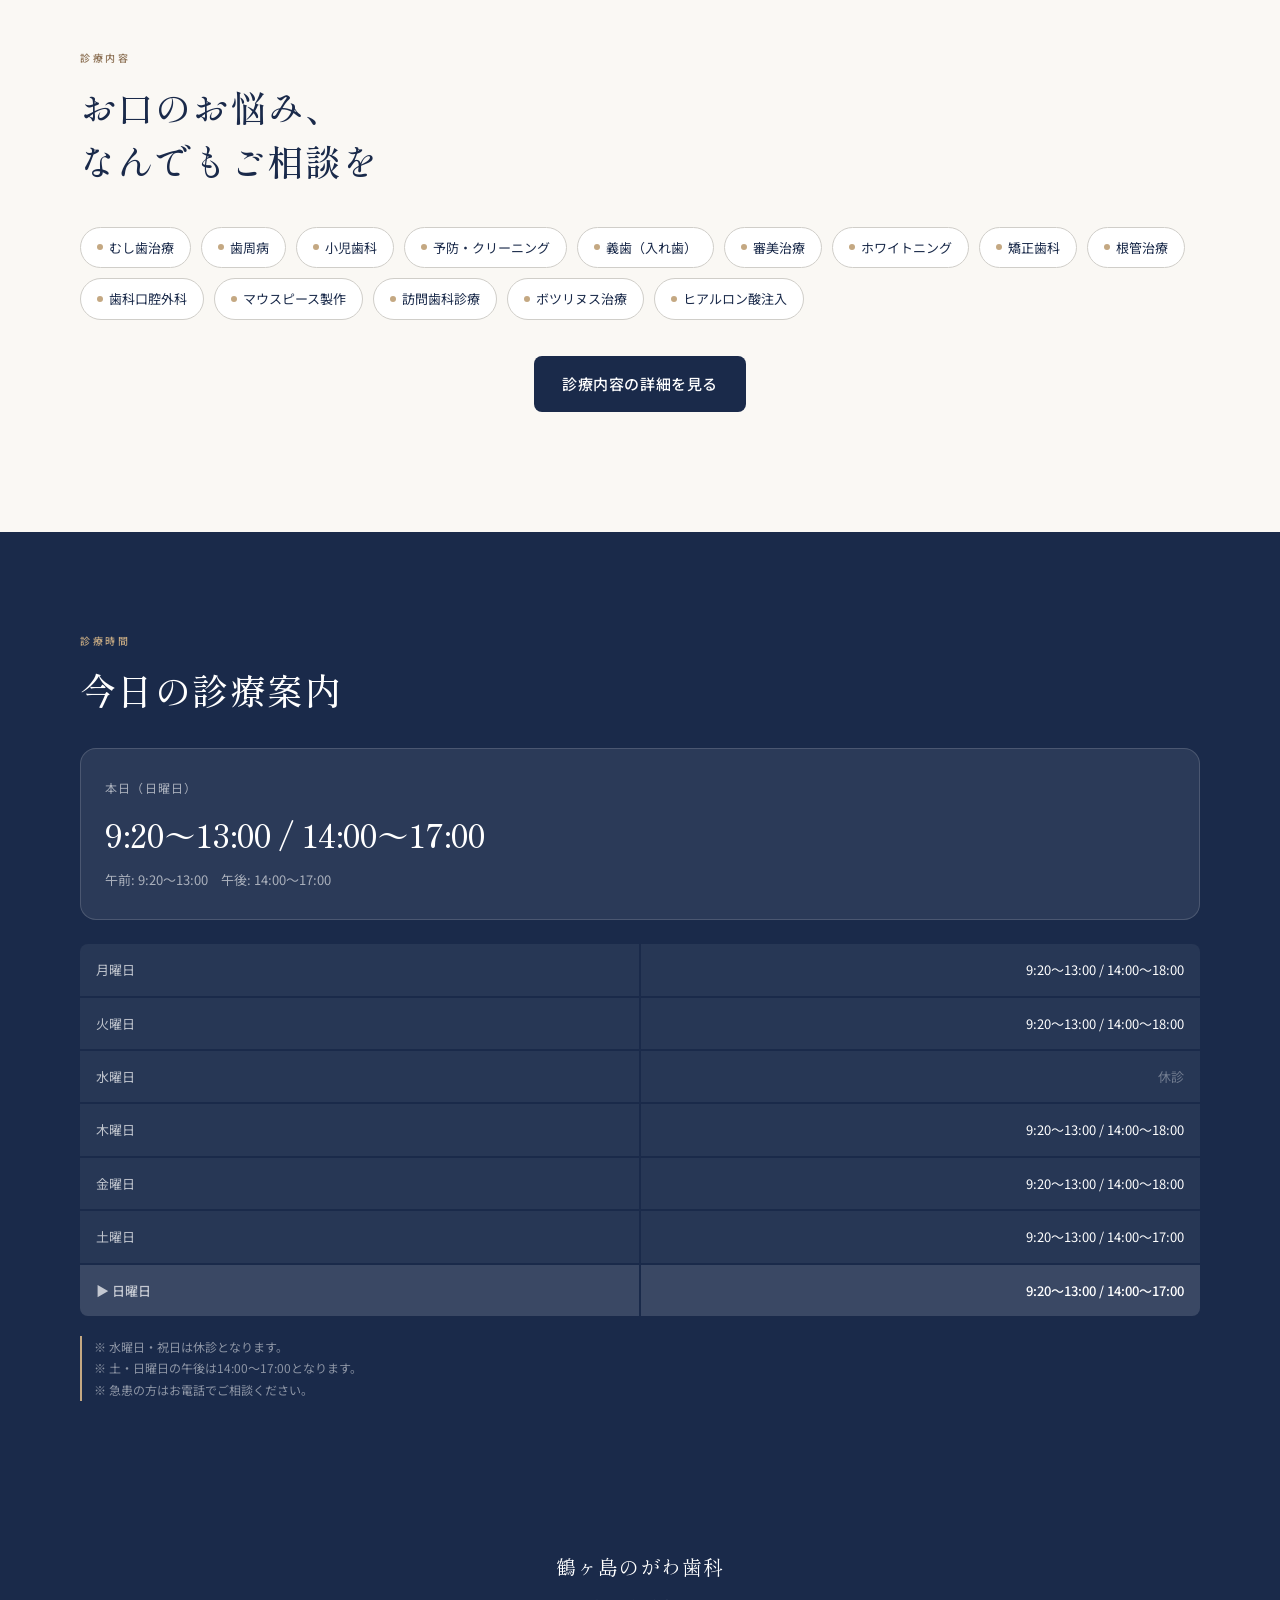
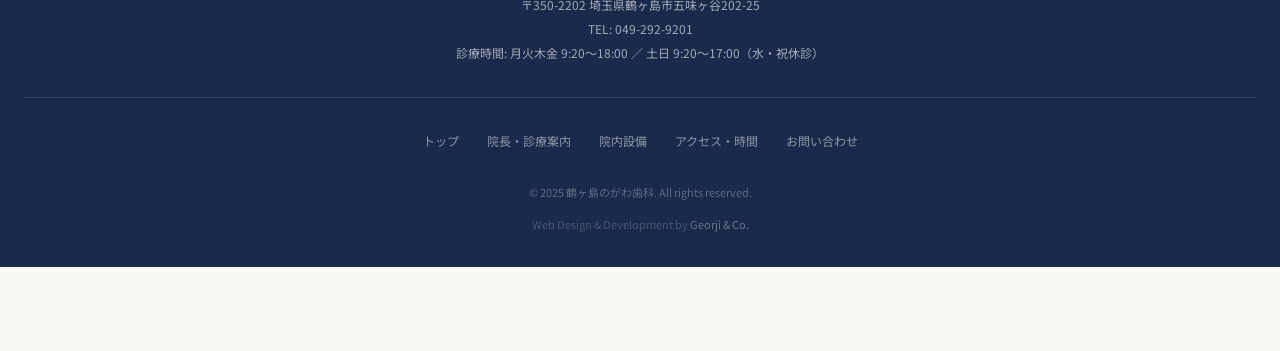
==== commit 8d97856d: "Add files via upload" ====
--- a/index.html
+++ b/index.html
@@ -111,6 +111,9 @@
   border-radius: var(--radius-lg);
   padding: 32px 28px;
   border-left: 3px solid var(--navy-pale);
+  min-width: 0;
+  word-break: break-all;
+  overflow-wrap: break-word;
 }
 .feature-number {
   font-family: var(--font-serif);
@@ -193,7 +196,7 @@
 
 @media (min-width: 768px) {
   .features-section { padding: 100px 48px; }
-  .features-grid { grid-template-columns: 1fr 1fr 1fr; }
+  .features-grid { grid-template-columns: repeat(3, minmax(0, 1fr)); }
   .hero-actions { flex-direction: row; max-width: 480px; }
   .hours-section { padding: 80px 48px; }
 }
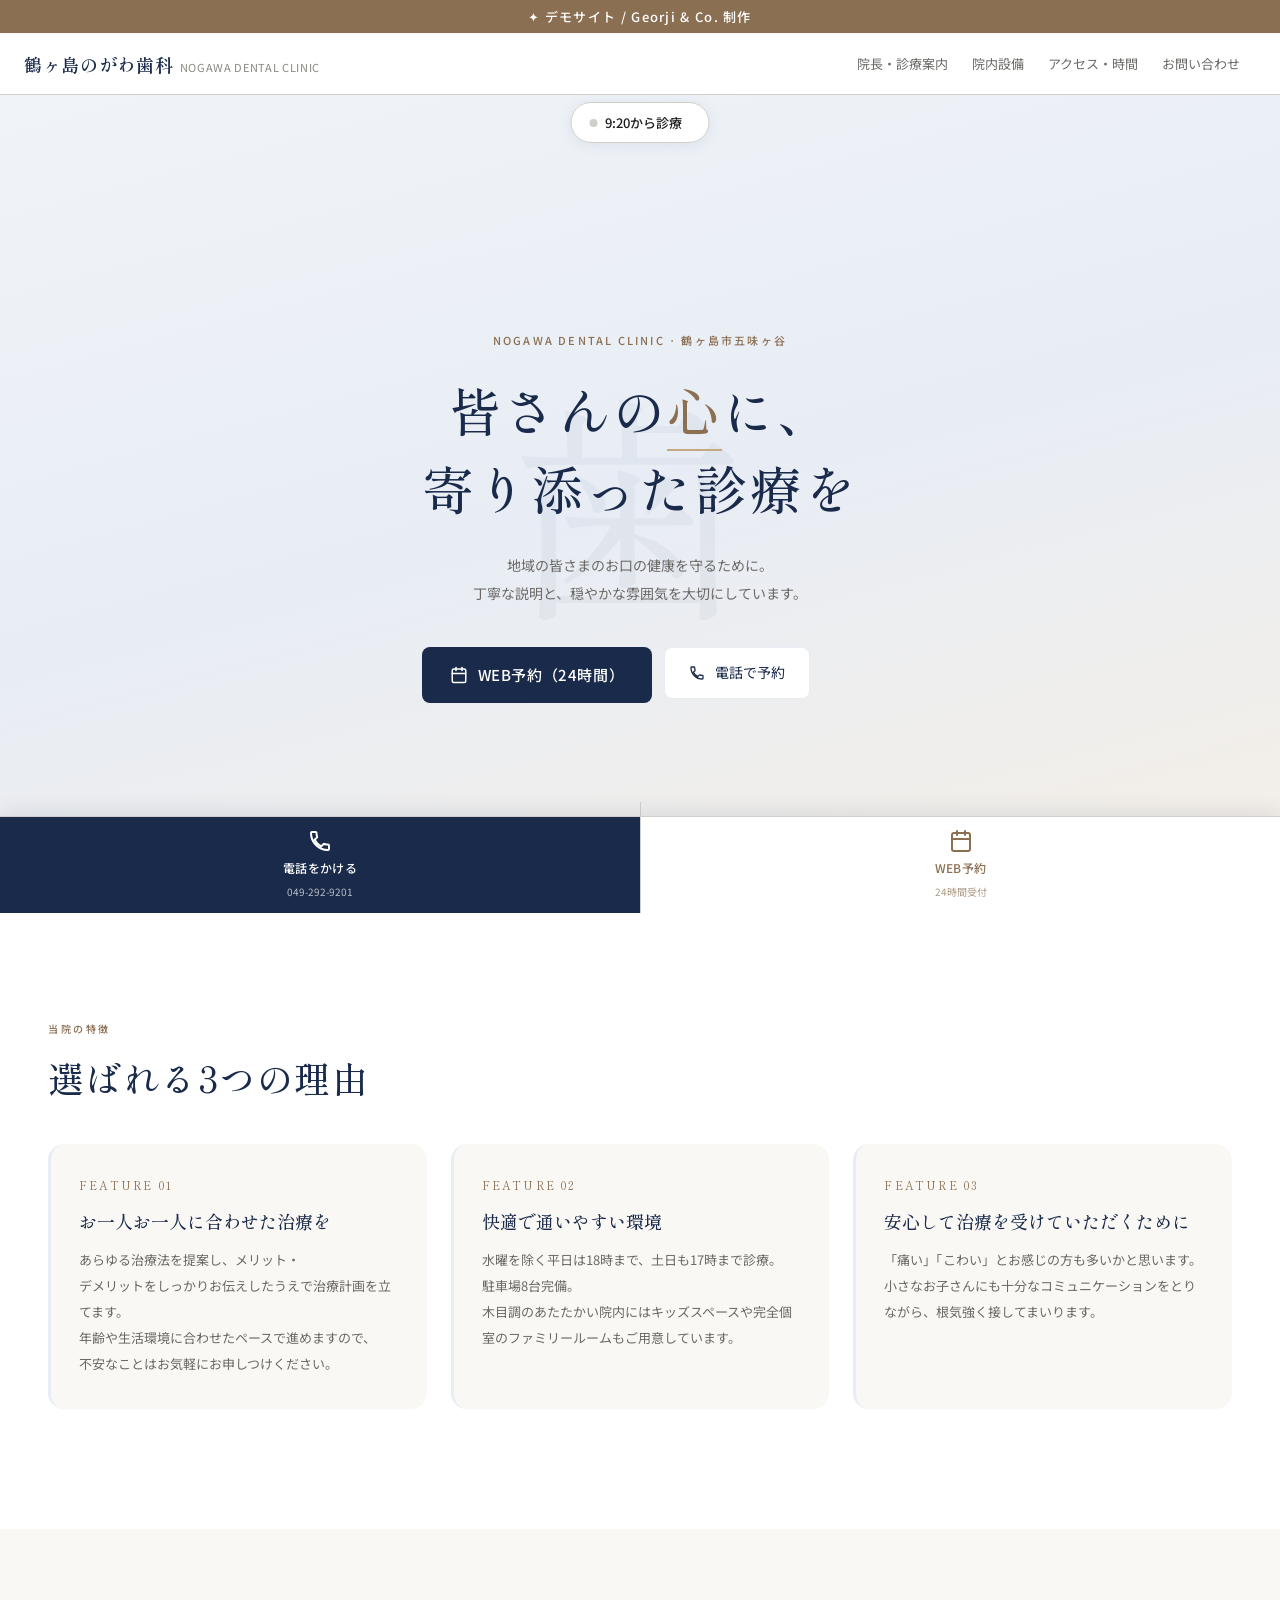
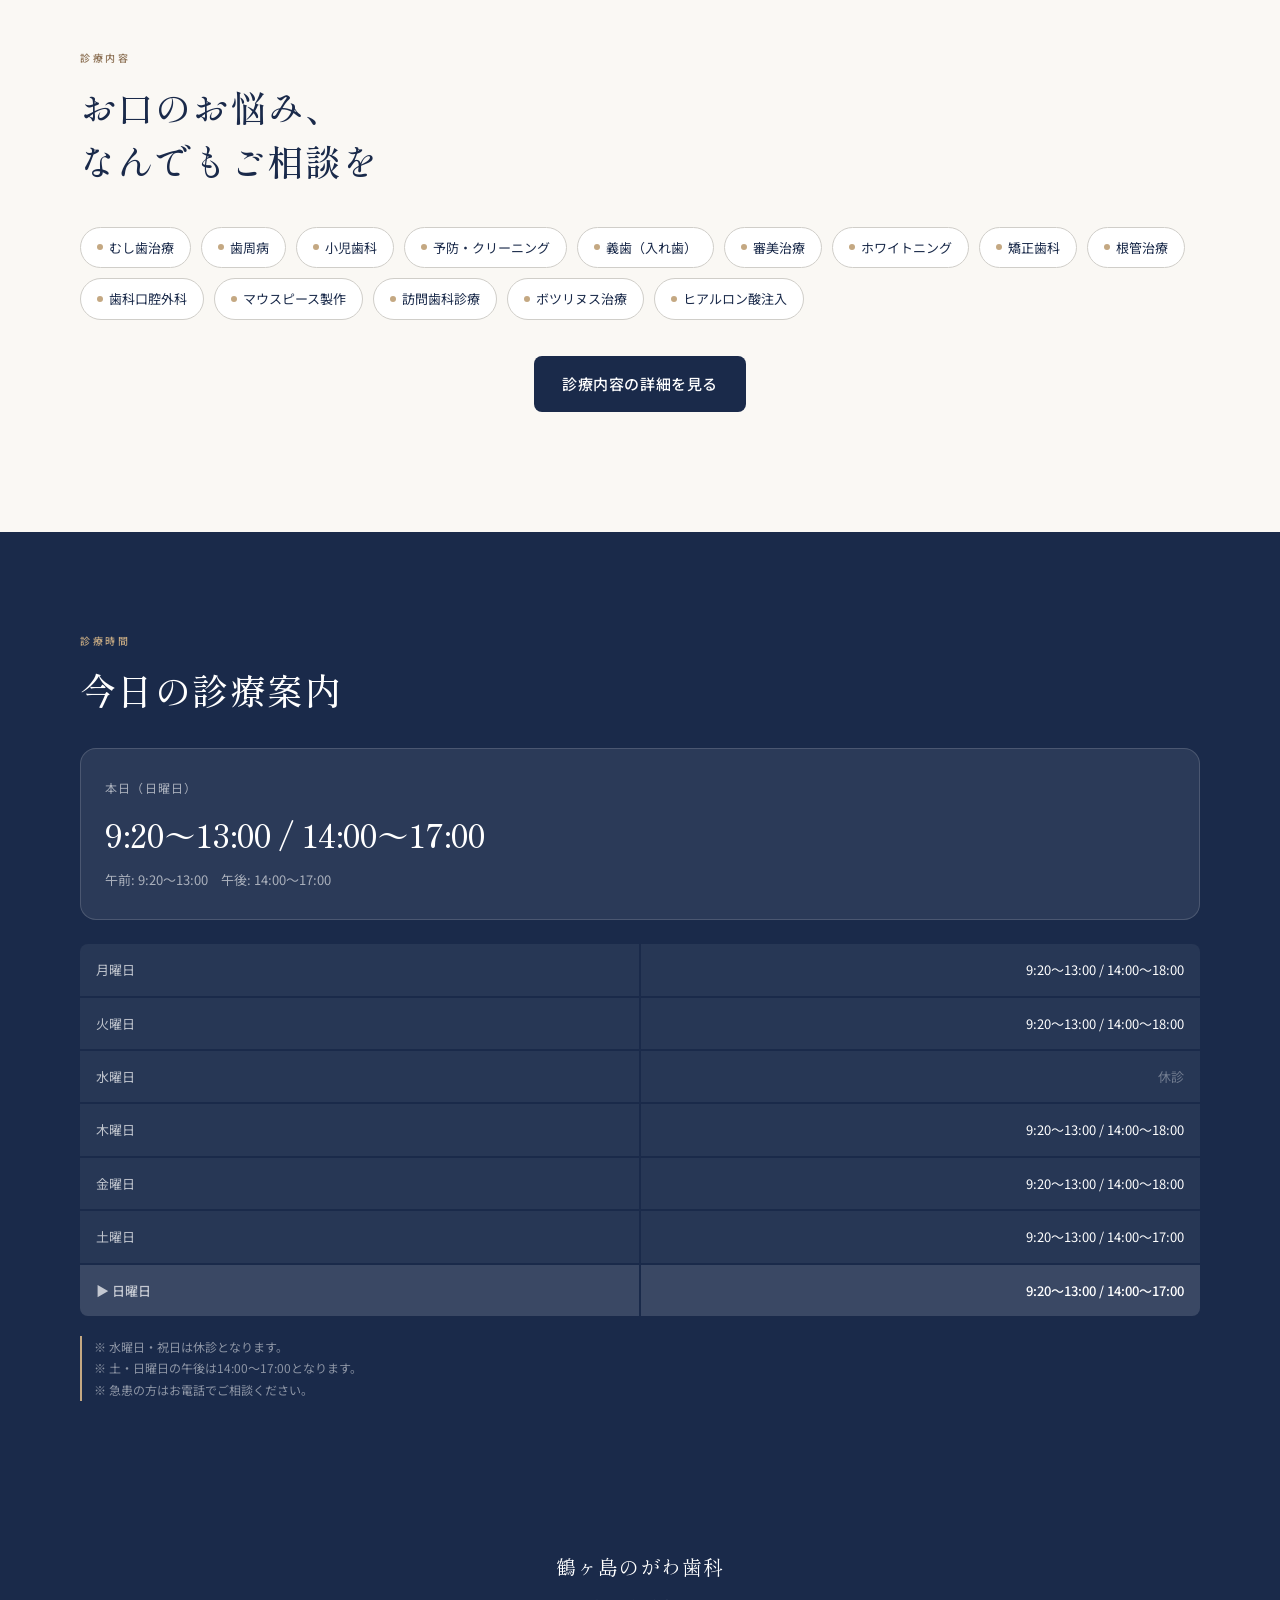
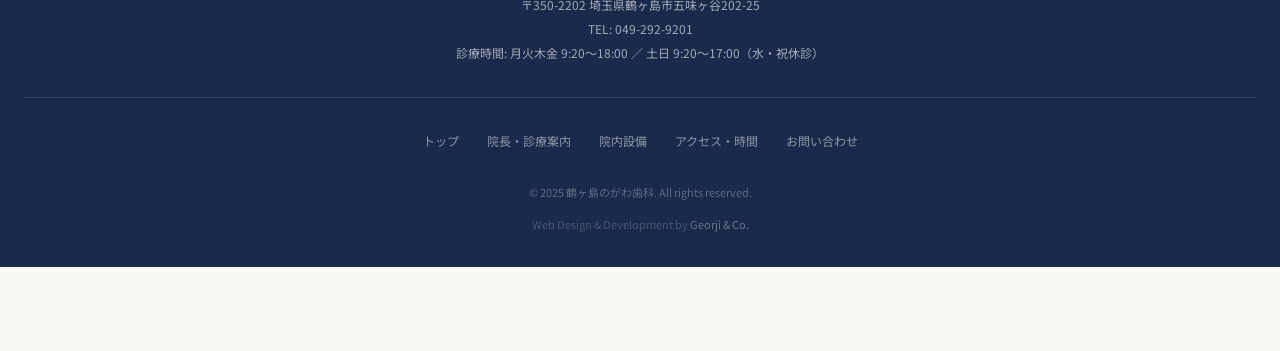
==== commit a2261ea6: "Add files via upload" ====
--- a/index.html
+++ b/index.html
@@ -209,6 +209,7 @@
 <body>
 
 <!-- HEADER -->
+<div class="demo-banner">✦ デモサイト / Georji &amp; Co. 制作</div>
 <header class="site-header">
   <div class="header-top">
     <a href="index.html" class="logo">
--- a/style.css
+++ b/style.css
@@ -34,12 +34,16 @@
   --shadow-soft: 0 2px 16px rgba(26,42,74,0.08);
   --shadow-card: 0 4px 32px rgba(26,42,74,0.12);
   --sticky-bar-h: 84px;
-  --header-h: 104px;
-}
-
-html { scroll-behavior: smooth; }
+  --header-h: 138px;
+}
+
+html {
+  scroll-behavior: smooth;
+  overflow-x: hidden;
+}
 
 body {
+  overflow-x: hidden;
   font-family: var(--font-sans);
   background: var(--cream);
   color: var(--text-main);
@@ -52,10 +56,25 @@
 a { text-decoration: none; color: inherit; }
 ul { list-style: none; }
 
+/* ─── DEMO BANNER ─── */
+.demo-banner {
+  position: fixed;
+  top: 0; left: 0; right: 0;
+  z-index: 300;
+  background: var(--wood);
+  color: white;
+  text-align: center;
+  font-size: 13px;
+  font-weight: 500;
+  letter-spacing: 0.1em;
+  padding: 10px 16px;
+  line-height: 1;
+}
+
 /* ─── HEADER ─── */
 .site-header {
   position: fixed;
-  top: 0; left: 0; right: 0;
+  top: 34px; left: 0; right: 0;
   z-index: 100;
   background: rgba(255,255,255,0.95);
   backdrop-filter: blur(12px);
@@ -335,7 +354,7 @@
 
 /* ─── DESKTOP ─── */
 @media (min-width: 768px) {
-  :root { --header-h: 60px; }
+  :root { --header-h: 94px; }
   body { font-size: 16px; }
   .bottom-nav { display: none; }
   .header-nav {
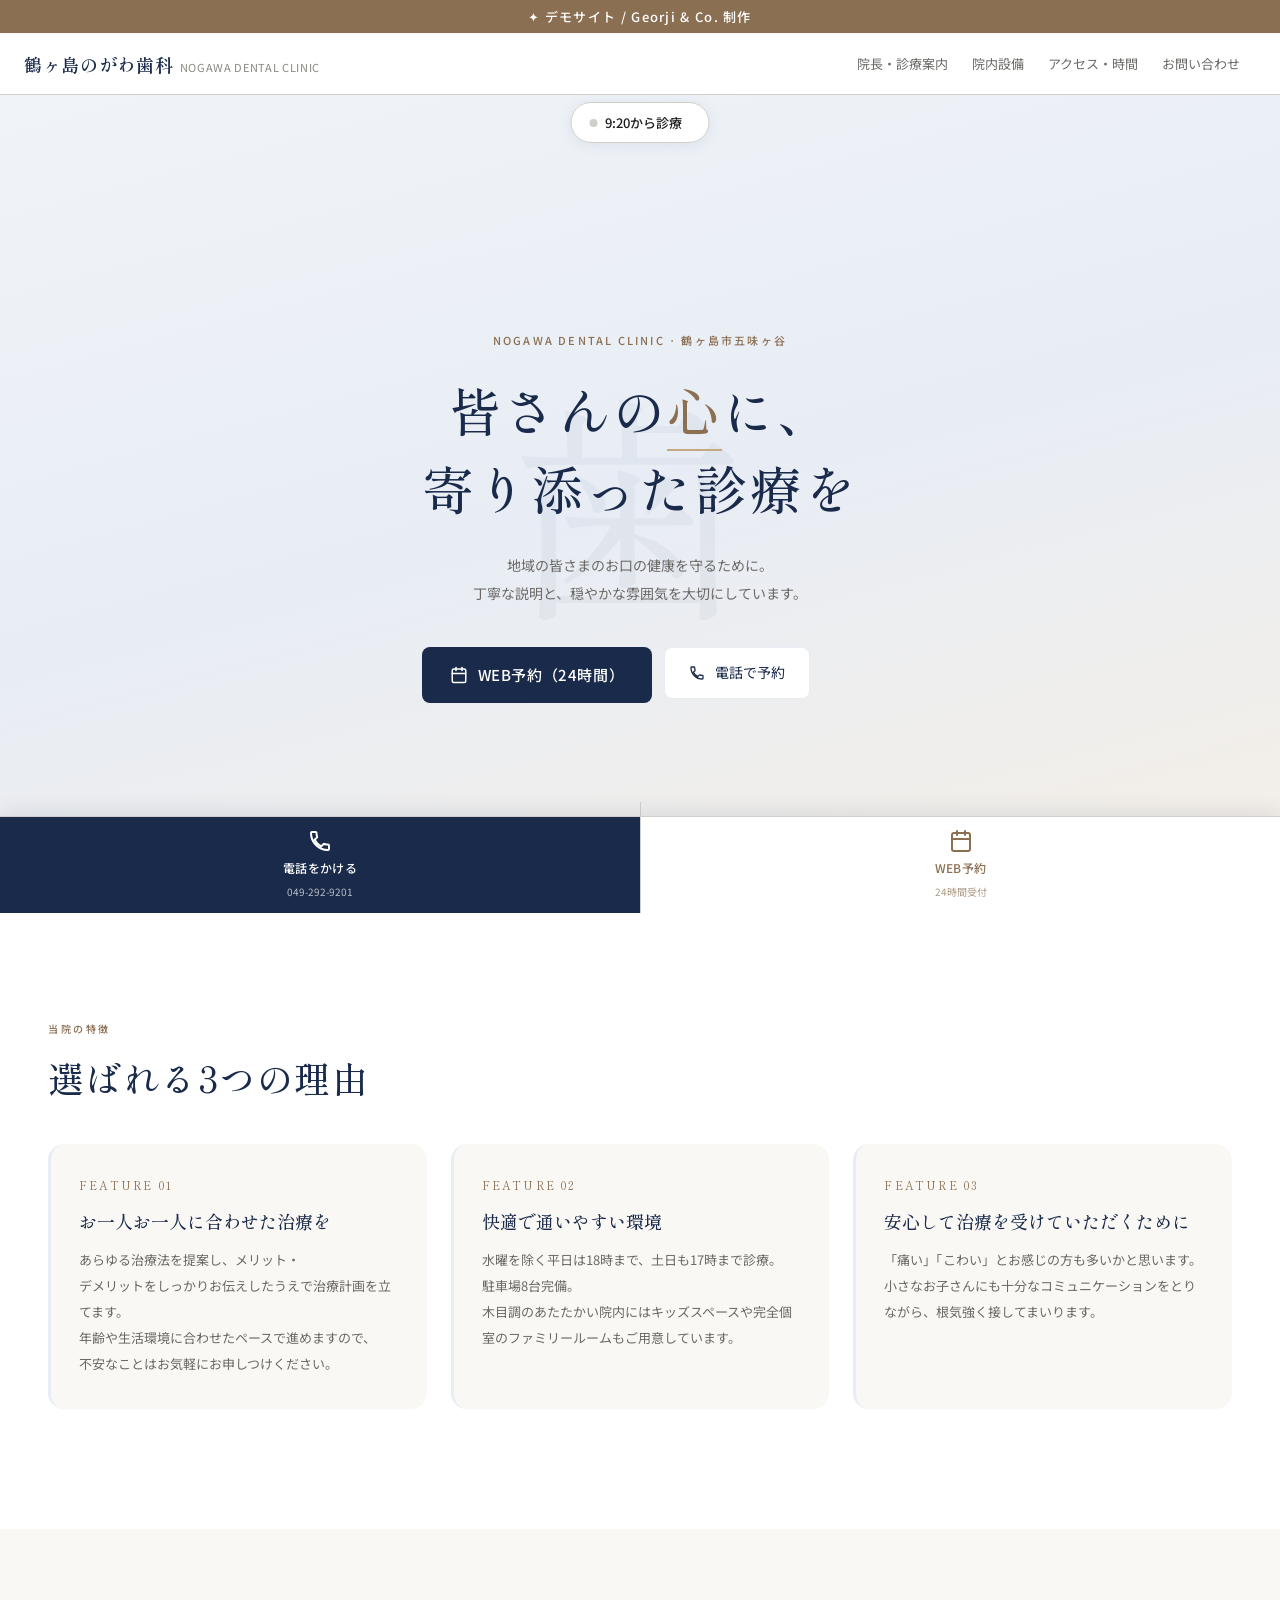
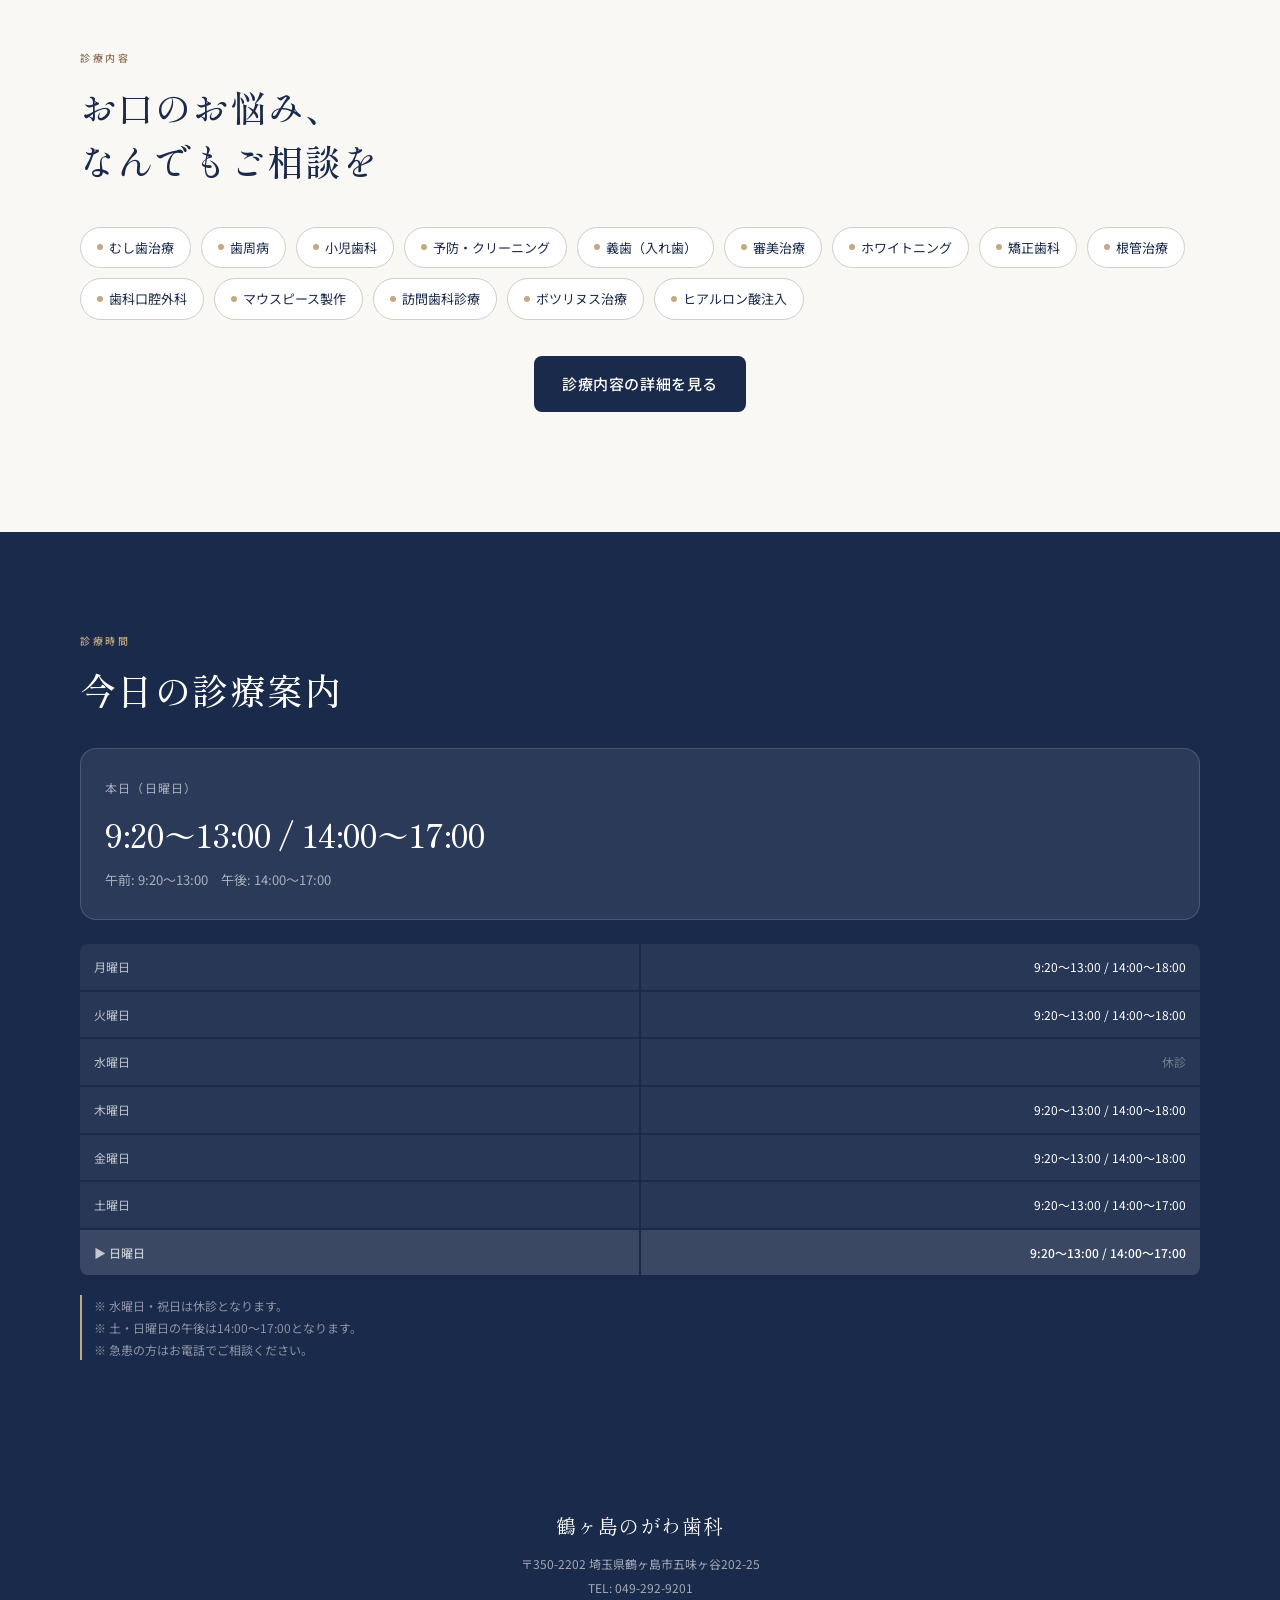
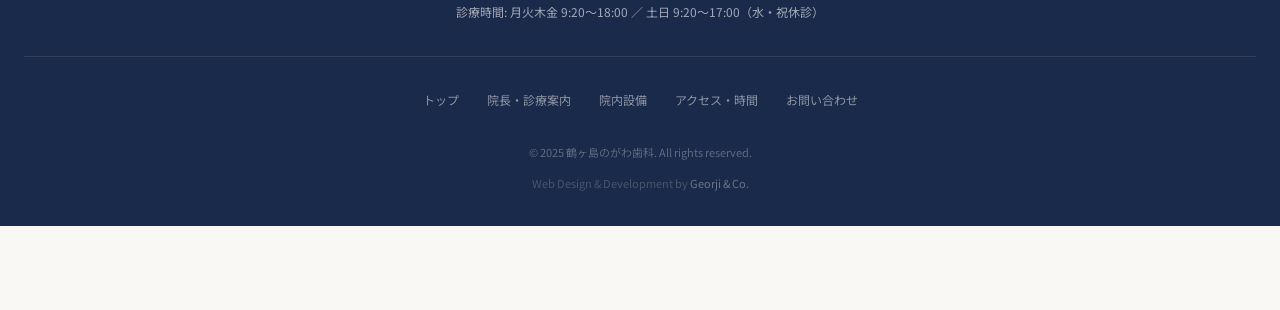
==== commit 1b08d08e: "Add files via upload" ====
--- a/index.html
+++ b/index.html
@@ -133,7 +133,10 @@
 .feature-text { font-size: 13px; color: var(--text-muted); line-height: 2; }
 
 /* ─── SERVICES PREVIEW ─── */
-.services-preview { background: var(--cream); }
+.services-preview {
+  background: var(--cream);
+  padding: 80px 24px;
+}
 .services-tags {
   display: flex;
   flex-wrap: wrap;
@@ -175,11 +178,30 @@
   margin-bottom: 24px;
 }
 .today-label { font-size: 12px; color: rgba(255,255,255,0.6); margin-bottom: 8px; letter-spacing: 0.1em; }
-.today-time { font-family: var(--font-serif); font-size: 32px; color: white; font-weight: 500; margin-bottom: 4px; }
+.today-time {
+  font-family: var(--font-serif);
+  font-size: clamp(22px, 6vw, 32px);
+  color: white;
+  font-weight: 500;
+  margin-bottom: 4px;
+  word-break: break-all;
+}
 .today-note { font-size: 13px; color: rgba(255,255,255,0.6); }
-.hours-grid { display: grid; grid-template-columns: 1fr 1fr; gap: 2px; border-radius: var(--radius-md); overflow: hidden; }
+.hours-grid {
+  display: grid;
+  grid-template-columns: 1fr 1fr;
+  gap: 2px;
+  border-radius: var(--radius-md);
+  overflow: hidden;
+}
 .hours-row { display: contents; }
-.hours-day, .hours-time { background: rgba(255,255,255,0.06); padding: 14px 16px; font-size: 13px; }
+.hours-day, .hours-time {
+  background: rgba(255,255,255,0.06);
+  padding: 12px 14px;
+  font-size: 12px;
+  min-width: 0;
+  word-break: break-all;
+}
 .hours-day { color: rgba(255,255,255,0.7); }
 .hours-time { color: white; text-align: right; }
 .hours-row.highlight .hours-day,
@@ -193,16 +215,26 @@
   padding-left: 12px;
   line-height: 1.8;
 }
+.holiday-note {
+  margin-top: 20px;
+  font-size: 12px;
+  color: rgba(255,255,255,0.5);
+  border-left: 2px solid var(--wood-light);
+  padding-left: 12px;
+  line-height: 1.8;
+}
 
 @media (min-width: 768px) {
   .features-section { padding: 100px 48px; }
   .features-grid { grid-template-columns: repeat(3, minmax(0, 1fr)); }
   .hero-actions { flex-direction: row; max-width: 480px; }
   .hours-section { padding: 80px 48px; }
+  .services-preview { padding: 100px 48px; }
 }
 @media (min-width: 1024px) {
   .features-section { padding: 120px 48px; }
   .hours-section { padding: 100px max(48px, calc(50vw - 560px)); }
+  .services-preview { padding: 120px max(48px, calc(50vw - 560px)); }
 }
 </style>
 </head>
@@ -309,7 +341,7 @@
 </section>
 
 <!-- SERVICES PREVIEW -->
-<section class="services-preview section fade-in">
+<section class="services-preview fade-in">
   <div class="section-label">診療内容</div>
   <h2 class="section-title">お口のお悩み、<br>なんでもご相談を</h2>
   <div class="services-tags">
--- a/style.css
+++ b/style.css
@@ -383,3 +383,23 @@
   .page-hero { padding: 100px max(48px, calc(50vw - 560px)) 80px; text-align: left; }
   .breadcrumb { padding: 12px max(48px, calc(50vw - 560px)); }
 }
+
+/* ─── MOBILE SAFEGUARDS ─── */
+@media (max-width: 767px) {
+  /* テーブル・グリッド系のはみ出し防止 */
+  table { font-size: 12px; }
+  th, td { padding: 8px 6px !important; }
+
+  /* section系の横幅を確実に収める */
+  .section { padding: 64px 20px; }
+  .page-hero { padding: 48px 20px 40px; }
+
+  /* btn幅を画面に収める */
+  .btn-primary, .btn-secondary {
+    width: 100%;
+    justify-content: center;
+  }
+
+  /* フッターナビの折り返し */
+  .footer-nav a { padding: 6px 10px; font-size: 11px; }
+}
